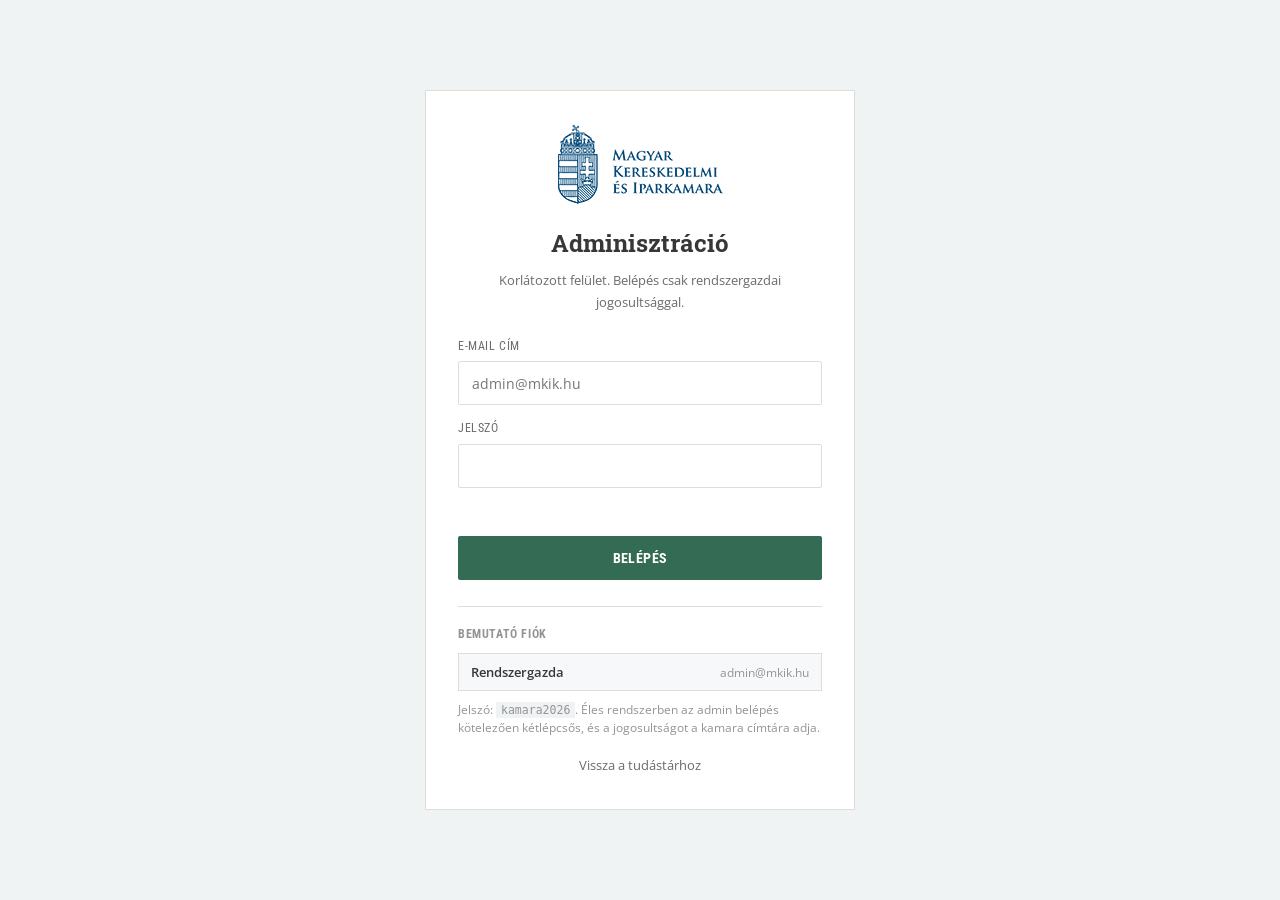
==== admin.html @ 760e78cb "WIP pillanatfelvétel átnézés előtt Co-Authored-By: Claude Opus 5 (1M context) <noreply@anthropic.com" ====
<!doctype html>
<html lang="hu" data-theme="light">
<head>
<meta charset="utf-8">
<meta name="viewport" content="width=device-width, initial-scale=1">
<title>Adminisztráció - Kamarai Tudástár</title>
<meta name="robots" content="noindex,nofollow">
<link rel="icon" href="assets/mkik-logo.png">
<link rel="preconnect" href="https://fonts.googleapis.com">
<link rel="preconnect" href="https://fonts.gstatic.com" crossorigin>
<link href="https://fonts.googleapis.com/css2?family=Open+Sans:wght@400;600;700&family=Roboto+Condensed:wght@400;700&family=Roboto+Slab:wght@400;700&display=swap" rel="stylesheet">
<link rel="stylesheet" href="https://cdnjs.cloudflare.com/ajax/libs/font-awesome/6.5.2/css/all.min.css">
<link rel="stylesheet" href="style.css">
<style>
.adminbar{background:var(--mkik-green); color:#fff}
[data-theme="dark"] .adminbar{background:#1B3B2E}
.adminbar .container{display:flex; align-items:center; gap:16px; height:56px}
.adminbar .mark{display:flex; align-items:center; gap:10px; font-family:var(--slab); font-weight:700}
.adminbar .mark i{opacity:.85}
.adminbar .tagx{font-family:var(--cond); font-size:.72rem; text-transform:uppercase; letter-spacing:.7px;
  background:rgba(255,255,255,.2); padding:3px 9px}
.adminbar a.back{margin-left:auto; color:#fff; font-family:var(--cond); font-size:.83rem; text-transform:uppercase}
.adminbar button.out{color:#fff; font-family:var(--cond); font-size:.83rem; text-transform:uppercase;
  border:1px solid rgba(255,255,255,.4); padding:6px 12px}
.adminnav{background:var(--surface); border-bottom:1px solid var(--line)}
.adminnav .container{display:flex; gap:2px; overflow-x:auto}
.adminnav a{font-family:var(--cond); text-transform:uppercase; font-size:.84rem; color:var(--ink-soft);
  padding:14px 15px; border-bottom:2px solid transparent; white-space:nowrap}
.adminnav a:hover{color:var(--mkik-green); text-decoration:none}
.adminnav a.on{color:var(--mkik-green); font-weight:700; border-bottom-color:var(--mkik-green)}
.apage{padding:26px 0 60px}
.ahead{display:flex; align-items:flex-end; gap:16px; margin-bottom:18px; flex-wrap:wrap}
.ahead h2{font-size:1.5rem}
.ahead p{margin:4px 0 0; color:var(--ink-soft); font-size:.83rem; max-width:70ch}
.ahead .btn{margin-left:auto}
.stats4{display:grid; grid-template-columns:repeat(4,1fr); gap:14px; margin-bottom:20px}
@media (max-width:820px){.stats4{grid-template-columns:1fr 1fr}}
.frm{display:grid; grid-template-columns:1fr 1fr; gap:14px 18px}
@media (max-width:700px){.frm{grid-template-columns:1fr}}
.frm label{display:block; font-family:var(--cond); text-transform:uppercase; font-size:.72rem;
  letter-spacing:.6px; color:var(--ink-soft); margin-bottom:5px}
.frm input,.frm select{width:100%; height:40px; padding:0 11px; border:1px solid var(--line);
  background:var(--bg); border-radius:2px}
.frm input:focus,.frm select:focus{outline:2px solid var(--mkik-green); outline-offset:-1px}
.frm .wide{grid-column:1 / -1}
.rowbtn{display:flex; gap:8px; align-items:center}
.iconbtn{border:1px solid var(--line); background:var(--surface); padding:5px 9px; font-size:.78rem; color:var(--ink-soft)}
.iconbtn:hover{border-color:var(--mkik-green); color:var(--mkik-green)}
.iconbtn.danger:hover{border-color:var(--mkik-red); color:var(--mkik-red)}
.drop{border:2px dashed var(--line); background:var(--bg-soft-2); padding:26px; text-align:center; margin-bottom:16px}
.drop.on{border-color:var(--mkik-green); background:rgba(93,180,124,.08)}
.drop i{font-size:1.5rem; color:var(--ink-faint); display:block; margin-bottom:9px}
.drop b{display:block; font-family:var(--slab); font-size:.95rem; margin-bottom:5px}
.drop span{font-size:.8rem; color:var(--ink-faint)}
.queue{margin-top:14px}
.qrow{display:flex; align-items:center; gap:12px; padding:10px 14px; border:1px solid var(--line);
  background:var(--surface); margin-bottom:6px; font-size:.83rem}
.qrow .nm{font-weight:600}
.qrow .st{margin-left:auto}
</style>
</head>
<body>

<div class="loginwrap" id="loginWrap">
  <div class="logincard">
    <img class="loginlogo" src="assets/mkik-logo.png" alt="Magyar Kereskedelmi és Iparkamara">
    <h1>Adminisztráció</h1>
    <p class="loginlead">Korlátozott felület. Belépés csak rendszergazdai jogosultsággal.</p>
    <form id="loginForm">
      <label for="lgEmail">E-mail cím</label>
      <input id="lgEmail" type="email" placeholder="admin@mkik.hu" autocomplete="username" required>
      <label for="lgPass">Jelszó</label>
      <input id="lgPass" type="password" autocomplete="current-password" required>
      <div class="lgerr" id="lgErr"></div>
      <button class="btn btn-primary btn-block" type="submit">Belépés</button>
    </form>
    <div class="logindemo">
      <b>Bemutató fiók</b>
      <button class="demorow" data-em="admin@mkik.hu"><span>Rendszergazda</span><em>admin@mkik.hu</em></button>
      <div class="lgnote">Jelszó: <code>kamara2026</code>. Éles rendszerben az admin belépés kötelezően kétlépcsős, és a jogosultságot a kamara címtára adja.</div>
    </div>
    <a class="lgadmin" href="index.html">Vissza a tudástárhoz</a>
  </div>
</div>

<div id="app" hidden>
  <div class="adminbar">
    <div class="container">
      <span class="mark"><i class="fa-solid fa-sliders"></i> Kamarai Tudástár</span>
      <span class="tagx">Adminisztráció</span>
      <a class="back" href="index.html"><i class="fa-solid fa-arrow-left"></i> Tudástár</a>
      <button class="out" id="logoutBtn">Kijelentkezés</button>
    </div>
  </div>

  <div class="adminnav">
    <div class="container">
      <a href="#" class="on" data-view="dash">Áttekintés</a>
      <a href="#" data-view="docs">Dokumentumok</a>
      <a href="#" data-view="chambers">Kamarák</a>
      <a href="#" data-view="users">Felhasználók</a>
      <a href="#" data-view="audit">Napló</a>
      <a href="#" data-view="settings">Beállítások</a>
    </div>
  </div>

  <div class="container apage">

    <section class="view active" id="v-dash">
      <div class="ahead"><div><h2>Áttekintés</h2>
        <p>A rendszer állapota minden kamarára kiterjedően. Az adminisztrátor minden kamara dokumentumállományához hozzáfér.</p></div></div>
      <div class="stats4">
        <div class="statcard"><div class="big" id="dChambers">0</div><div class="sub">kamara a rendszerben</div></div>
        <div class="statcard"><div class="big" id="dDocs">0</div><div class="sub">betöltött dokumentum</div></div>
        <div class="statcard"><div class="big" id="dChunks">0</div><div class="sub">indexelt szövegrész</div></div>
        <div class="statcard"><div class="big" id="dGap">0%</div><div class="sub">fedezet nélküli kérdés</div></div>
      </div>
      <div class="ahead"><div><h2 style="font-size:1.19rem">Szabályozási hiányok</h2>
        <p>A leggyakoribb megválaszolatlan kérdések. Ez a lista mutatja meg, hol érdemes a belső szabályozást kiegészíteni.</p></div></div>
      <div class="tablewrap" id="dGaps"></div>
    </section>

    <section class="view" id="v-docs">
      <div class="ahead"><div><h2>Dokumentumok</h2>
        <p>Feltöltés, kamarához rendelés, hozzáférési kör és verziózás. A dokumentumállomány cseréje nem igényel fejlesztői közreműködést.</p></div></div>
      <div class="drop" id="drop">
        <i class="fa-solid fa-cloud-arrow-up"></i>
        <b>Szabályzat feltöltése</b>
        <span>Húzd ide a PDF-et, vagy kattints a tallózáshoz. A feltöltött fájl indexelési sorba kerül.</span>
        <input type="file" id="file" accept="application/pdf" multiple hidden>
      </div>
      <div class="queue" id="queue"></div>
      <div class="tablewrap" id="aDocs"></div>
    </section>

    <section class="view" id="v-chambers">
      <div class="ahead"><div><h2>Kamarák</h2>
        <p>Mind a 24 kamara külön dokumentumállománnyal és külön hozzáféréssel. Egy kamara kikapcsolása azonnal elzárja a saját anyagát.</p></div></div>
      <div class="tablewrap" id="aChambers"></div>
    </section>

    <section class="view" id="v-users">
      <div class="ahead"><div><h2>Felhasználók</h2>
        <p>Szerepkör és hozzáférési kör kamaránként. A körön kívüli dokumentum tartalma nem jelenik meg, és válasz sem hivatkozhat rá.</p></div></div>
      <div class="tablewrap" id="aUsers"></div>
      <div class="note">Éles rendszerben a felhasználókat a kamara SSO-címtára hitelesíti; itt a szerepkör- és jogosultság-hozzárendelés kezelhető.</div>
    </section>

    <section class="view" id="v-audit">
      <div class="ahead"><div><h2>Napló</h2>
        <p>Teljes lekérdezési előzmény minden munkatársra. Visszakereshető, ki mikor milyen forrásra hivatkozva adott ki választ a kamara nevében.</p></div>
        <button class="btn btn-ghost" id="aExport"><i class="fa-solid fa-download"></i> CSV export</button></div>
      <div class="logfilter">
        <label for="aWho">Munkatárs</label>
        <select id="aWho"></select>
        <label for="aWhat">Eredmény</label>
        <select id="aWhat"><option value="">mind</option><option value="ok">megválaszolva</option><option value="nocov">nincs fedezet</option></select>
        <input id="aSearch" type="search" placeholder="Keresés a kérdésekben">
        <button class="btn btn-ghost" id="aClear"><i class="fa-regular fa-trash-can"></i> Napló ürítése</button>
      </div>
      <div class="tablewrap" id="aAudit"></div>
    </section>

    <section class="view" id="v-settings">
      <div class="ahead"><div><h2>Beállítások</h2>
        <p>A fedezet-küszöb dönti el, mikor válaszol a rendszer és mikor mondja azt, hogy nincs fedezet. Szigorúbb küszöb kevesebb, de biztosabb választ ad.</p></div></div>
      <div class="calc" style="margin-bottom:16px">
        <div class="calcfield"><label for="sScore">Fedezet-küszöb (pontszám)</label><input id="sScore" type="number" step="0.1" min="0"></div>
        <div class="calcfield"><label for="sCov">Elvárt szó-lefedettség (0-1)</label><input id="sCov" type="number" step="0.05" min="0" max="1"></div>
        <div class="calcfield"><label for="sTerms">Minimális érdemi szó a kérdésben</label><input id="sTerms" type="number" step="1" min="1"></div>
      </div>
      <div class="ahead"><div><h2 style="font-size:1.19rem">Csatlakozási pontok</h2>
        <p>A megfogalmazó réteg és a hangasszisztens itt köthető be. Üresen hagyva a rendszer idézetes módban fut, nyelvi modell nélkül, nulla kérdésenkénti költséggel.</p></div></div>
      <div class="calc">
        <div class="frm">
          <div class="wide"><label for="sLlm">Nyelvi modell végpont (LLM_ENDPOINT)</label><input id="sLlm" type="url" placeholder="https://..."></div>
          <div class="wide"><label for="sVoice">Hangasszisztens végpont (VOICE_ENDPOINT)</label><input id="sVoice" type="url" placeholder="https://..."></div>
        </div>
        <div class="rowbtn" style="margin-top:16px">
          <button class="btn btn-primary" id="sSave">Mentés</button>
          <button class="btn btn-ghost" id="sReset">Alaphelyzet</button>
        </div>
      </div>
      <div class="note">Adatkezelés: a rendszer a kérdést, a szerepkört és a kiadott forrást naplózza. Személyes adat a dokumentumokból nem kerül a naplóba. A napló a kamara saját tárhelyén marad, harmadik félhez nem kerül, és nem használható modell tanítására.</div>
    </section>

  </div>
</div>

<div class="toast" id="toast"></div>

<script src="common.js"></script>
<script src="data/kb.js"></script>
<script src="admin.js"></script>
</body>
</html>
---- style.css ----
/* ============================================================================
   Kamarai Tudástár - megjelenés
   A világos séma a mkik.hu-n élőben mért arculati értékeire épül
   (computed style, 2026.08.28, /tortenet aloldal).
   ============================================================================ */
:root{
  --mkik-green:#346B54; --mkik-green-dark:#2B5847; --mkik-footer:#367F5C;
  --mkik-cta:#5DB47C; --mkik-red:#C63F3F; --ok:#1F7A4D;
  --ink:#373737; --ink-soft:#6B6B6B; --ink-faint:#949494;
  --link:#337AB7;
  --bg:#FFFFFF; --surface:#FFFFFF; --bg-soft:#F0F3F4; --bg-soft-2:#F7F8F9;
  --line:#E0DDD6; --line-soft:#F2F3F3;
  --mark:#FBF0CE; --shadow:0 1px 2px rgba(16,35,44,.05);
  --cat-1:#1F7892; --cat-2:#268356; --cat-3:#A55B10;
  --cat-4:#974B8A; --cat-5:#845927; --cat-6:#C63F3F;
  --logo-filter:none;
  --container:1170px;
  --slab:"Roboto Slab",Georgia,serif;
  --cond:"Roboto Condensed","Arial Narrow",Arial,sans-serif;
  --sans:"Open Sans","Helvetica Neue",Helvetica,Arial,sans-serif;
}
[data-theme="dark"]{
  --mkik-green:#5FA588; --mkik-green-dark:#4E9276; --mkik-footer:#204436;
  --mkik-cta:#5DB47C; --mkik-red:#E07A7A; --ok:#5FC08D;
  --ink:#E3E8E9; --ink-soft:#A9B6B9; --ink-faint:#7E8C90;
  --link:#7FB4E0;
  --bg:#131A1D; --surface:#1A2327; --bg-soft:#1E282C; --bg-soft-2:#182125;
  --line:#2C3A40; --line-soft:#222D32;
  --mark:#4A4020; --shadow:0 1px 2px rgba(0,0,0,.3);
  --cat-1:#1B657A; --cat-2:#1F6D48; --cat-3:#8A4C0E;
  --cat-4:#7D3E74; --cat-5:#6E4A21; --cat-6:#A33636;
  --logo-filter:brightness(0) invert(1);
}

*{box-sizing:border-box}
html{font-size:16px}
html,body{margin:0;padding:0}
body{background:var(--bg); color:var(--ink); font-family:var(--sans);
  font-size:.875rem; line-height:1.6; -webkit-font-smoothing:antialiased}
img{max-width:100%}
a{color:var(--link); text-decoration:none}
a:hover{text-decoration:underline}
button,input,select,textarea{font-family:inherit; font-size:inherit; color:inherit}
button{cursor:pointer; border:0; background:none}
h1,h2,h3,h4{font-family:var(--slab); font-weight:700; margin:0}
.container{max-width:var(--container); margin:0 auto; padding:0 15px}
.sr-only{position:absolute;width:1px;height:1px;padding:0;margin:-1px;overflow:hidden;clip:rect(0,0,0,0);white-space:nowrap;border:0}
[hidden]{display:none !important}

/* ---------------------------------------------------------------- bejelentkezés */
.loginwrap{min-height:100vh; display:flex; align-items:center; justify-content:center;
  padding:30px 16px; background:var(--bg-soft)}
.logincard{width:100%; max-width:430px; background:var(--surface); border:1px solid var(--line); padding:34px 32px}
.loginlogo{width:165px; height:79px; display:block; margin:0 auto 20px; filter:var(--logo-filter)}
.logincard h1{font-size:1.5rem; text-align:center; color:var(--ink)}
.loginlead{text-align:center; color:var(--ink-soft); font-size:.83rem; margin:8px 0 24px}
.logincard label{display:block; font-family:var(--cond); text-transform:uppercase; font-size:.72rem;
  letter-spacing:.6px; color:var(--ink-soft); margin:14px 0 6px}
.logincard input{width:100%; height:44px; padding:0 13px; border:1px solid var(--line);
  background:var(--bg); border-radius:2px}
.logincard input:focus{outline:2px solid var(--mkik-green); outline-offset:-1px}
.btn-block{width:100%; margin-top:20px}
.lgerr{color:var(--mkik-red); font-size:.8rem; min-height:18px; margin-top:10px}
.logindemo{margin-top:26px; border-top:1px solid var(--line); padding-top:18px}
.logindemo>b{display:block; font-family:var(--cond); text-transform:uppercase; font-size:.72rem;
  letter-spacing:.6px; color:var(--ink-faint); margin-bottom:10px}
.demorow{display:flex; width:100%; align-items:baseline; gap:9px; padding:9px 12px;
  border:1px solid var(--line); background:var(--bg-soft-2); margin-bottom:6px; text-align:left}
.demorow:hover{border-color:var(--mkik-green)}
.demorow span{font-weight:600; font-size:.83rem}
.demorow em{font-style:normal; color:var(--ink-faint); font-size:.75rem; margin-left:auto}
.lgnote{font-size:.72rem; color:var(--ink-faint); margin-top:10px; line-height:1.5}
.lgnote code{background:var(--bg-soft); padding:1px 5px; font-size:.72rem}
.lgadmin{display:block; text-align:center; margin-top:18px; font-size:.8rem; color:var(--ink-soft)}

/* ---------------------------------------------------------------- fejléc */
header{background:var(--surface); border-bottom:1px solid var(--line-soft)}
.top-bar{display:flex; align-items:center; gap:22px; padding:20px 0 14px}
.logo{flex:0 0 165px; display:block}
.logo img{width:165px; height:79px; display:block; filter:var(--logo-filter)}
.brandline{border-left:1px solid var(--line); padding-left:20px; line-height:1.35}
.brandline b{display:block; font-family:var(--slab); font-size:1.05rem; color:var(--mkik-green)}
.brandline span{font-size:.75rem; color:var(--ink-faint)}
.top-tools{margin-left:auto; display:flex; align-items:center; gap:12px}
.tool-btn{color:var(--ink-soft); font-size:.95rem; line-height:1; padding:7px 8px; border-radius:2px}
.tool-btn:hover{color:var(--mkik-green); background:var(--bg-soft)}
.tool-btn.aa{font-family:var(--slab); font-weight:700; font-size:1.05rem}
.tool-sep{width:1px; height:24px; background:var(--line)}
.lang-pill{background:var(--mkik-cta); color:#fff; font-weight:600; padding:7px 13px;
  border-radius:2px; font-size:.8rem; letter-spacing:.4px}
.lang-pill:hover{background:var(--mkik-green)}
.user-chip{display:flex; align-items:center; gap:9px; padding:5px 10px 5px 5px; border:1px solid transparent; border-radius:2px}
.user-chip:hover{border-color:var(--line); background:var(--bg-soft)}
.user-chip .av{width:34px; height:34px; border-radius:50%; background:var(--mkik-green); color:#fff;
  display:flex; align-items:center; justify-content:center; font-family:var(--cond);
  font-weight:700; font-size:.8rem; letter-spacing:.4px; flex:0 0 34px}
.user-chip .who{line-height:1.25; text-align:left}
.user-chip .who b{display:block; font-size:.8rem; font-weight:600; color:var(--ink)}
.user-chip .who span{font-size:.72rem; color:var(--ink-faint)}
.user-chip .fa-chevron-down{font-size:.65rem; color:var(--ink-faint)}

.mainmenu{display:flex; justify-content:flex-end; flex-wrap:wrap; padding-bottom:12px}
.mainmenu a{font-family:var(--cond); font-size:.875rem; text-transform:uppercase; color:var(--ink);
  padding:7px 13px; letter-spacing:.2px; white-space:nowrap; border-bottom:2px solid transparent}
.mainmenu a:hover{color:var(--mkik-green); text-decoration:none}
.mainmenu a.active{color:var(--mkik-green); font-weight:700; border-bottom-color:var(--mkik-green)}
.mainmenu .div{width:1px; background:var(--line); margin:7px 5px}

/* ---------------------------------------------------------------- aloldal-fej */
.pagehead{padding:30px 0 0}
.pagehead .inner{max-width:750px; margin-left:auto}
.pagehead h1{font-size:1.875rem; color:var(--ink); letter-spacing:-.2px}
.crumbs{margin-top:6px; font-family:var(--cond); font-size:.78rem; color:var(--mkik-green)}
.crumbs a{color:var(--mkik-green)}
.crumbs .sep{color:var(--line); margin:0 7px}
.pagehead hr{border:0; border-top:1px solid var(--line-soft); margin:24px 0 0}

/* ---------------------------------------------------------------- törzs */
.body-row{display:flex; gap:30px; align-items:flex-start; padding:28px 0 50px}
.sidebar{flex:0 0 360px}
.content{flex:1; min-width:0}
@media (max-width:900px){
  .body-row{flex-direction:column; gap:26px; align-items:stretch}
  .sidebar{flex:none; width:100%}
  .content{width:100%}
  .pagehead .inner{max-width:none; margin-left:0}
  .top-bar{flex-wrap:wrap; gap:14px}
  .brandline{display:none}
  .mainmenu{justify-content:flex-start}
}
@media (max-width:560px){
  .logo{flex:0 0 132px} .logo img{width:132px; height:63px}
  .user-chip .who{display:none}
  .tool-sep{display:none}
  .mainmenu a{padding:6px 9px; font-size:.8rem}
  .pagehead h1{font-size:1.4rem}
}

/* oldalsáv */
.acc{margin-bottom:24px}
.acc-item + .acc-item{margin-top:2px}
.acc-head{width:100%; display:flex; align-items:center; gap:11px; padding:14px 17px; color:#fff;
  text-align:left; font-family:var(--slab); font-weight:700; font-size:1rem; line-height:1.25}
.acc-item:nth-child(1) .acc-head{background:var(--cat-1)}
.acc-item:nth-child(2) .acc-head{background:var(--cat-2)}
.acc-item:nth-child(3) .acc-head{background:var(--cat-3)}
.acc-item:nth-child(4) .acc-head{background:var(--cat-4)}
.acc-item:nth-child(5) .acc-head{background:var(--cat-5)}
.acc-item:nth-child(6) .acc-head{background:var(--cat-6)}
.acc-head .badge{font-family:var(--cond); font-size:.72rem; font-weight:700;
  background:rgba(255,255,255,.26); padding:1px 8px; margin-left:auto}
.acc-head .fa-chevron-down{font-size:.78rem; margin-left:10px; transition:transform .18s ease}
.acc-item.open .acc-head .fa-chevron-down{transform:rotate(180deg)}
.acc-head .lock{font-size:.7rem; opacity:.85}
.acc-body{display:none; border:1px solid var(--line); border-top:0; padding:11px 17px 13px; background:var(--surface)}
.acc-item.open .acc-body{display:block}
.acc-body ul{list-style:none; margin:0; padding:0}
.acc-body li{padding:5px 0; font-size:.81rem; color:var(--ink-soft); display:flex; gap:9px}
.acc-body li .cnt{margin-left:auto; color:var(--ink-faint); font-size:.75rem}

.widget{margin-bottom:24px}
.widget-title{font-family:var(--slab); font-weight:700; font-size:1.19rem; text-transform:uppercase;
  color:var(--ink-soft); text-align:center; letter-spacing:.5px; margin-bottom:13px}
.widget-box{background:var(--bg-soft); border:1px solid var(--line); padding:15px 17px}
.chamber-select,.logfilter select,.logfilter input{height:38px; padding:0 10px; border:1px solid var(--line);
  background:var(--surface); border-radius:2px; font-size:.81rem; color:var(--ink)}
.chamber-select{width:100%}
.chamber-select:focus,.logfilter select:focus,.logfilter input:focus{outline:2px solid var(--mkik-green); outline-offset:-1px}
.chamber-full{margin-top:8px; font-size:.75rem; line-height:1.45; color:var(--ink-soft)}
.stat-row{display:flex; justify-content:space-between; gap:12px; padding:7px 0; font-size:.81rem;
  border-bottom:1px solid var(--line-soft)}
.stat-row:first-of-type{margin-top:10px}
.stat-row:last-child{border-bottom:0}
.stat-row span{color:var(--ink-soft)}
.stat-row b{font-weight:600; font-variant-numeric:tabular-nums}
.pending{color:var(--ink-faint); font-style:italic; font-weight:400}

/* ---------------------------------------------------------------- kérdező sáv */
.view{display:none}
.view.active{display:block}
.lead{font-size:.94rem; color:var(--ink-soft); margin:0 0 20px; max-width:65ch}

.askhero{border:1px solid var(--line); border-top:3px solid var(--mkik-green);
  background:var(--bg-soft-2); padding:22px 22px 18px; box-shadow:var(--shadow)}
.askfield{display:flex; align-items:center; gap:0; border:1px solid var(--line);
  background:var(--surface); border-radius:2px}
.askfield:focus-within{border-color:var(--mkik-green); box-shadow:0 0 0 3px rgba(93,180,124,.16)}
.askfield .fa-magnifying-glass{padding:0 4px 0 18px; color:var(--ink-faint); font-size:1rem}
.askfield input{flex:1; height:60px; padding:0 14px; border:0; background:transparent; font-size:1.06rem}
.askfield input:focus{outline:none}
.askfield .btn{height:44px; margin-right:8px}
.hint{margin-top:13px; display:flex; gap:7px; flex-wrap:wrap; align-items:center}
.hint em{font-style:normal; color:var(--ink-faint); font-size:.75rem; margin-right:2px}
.chip{border:1px solid var(--line); background:var(--surface); border-radius:2px;
  padding:6px 11px; font-size:.78rem; color:var(--ink-soft)}
.chip:hover{border-color:var(--mkik-green); color:var(--mkik-green)}
.chip.risk{border-color:#E4C4C4; color:var(--mkik-red); background:var(--surface)}
[data-theme="dark"] .chip.risk{border-color:#5A3232}

.btn{display:inline-flex; align-items:center; justify-content:center; gap:8px; height:44px;
  padding:0 22px; border-radius:2px; font-family:var(--cond); font-weight:700;
  text-transform:uppercase; font-size:.875rem; letter-spacing:.4px}
.btn-primary{background:var(--mkik-green); color:#fff}
.btn-primary:hover{background:var(--mkik-green-dark); text-decoration:none}
.btn-primary:active{transform:translateY(1px)}
.btn-ghost{border:1px solid var(--line); color:var(--mkik-green); background:var(--surface); height:38px; padding:0 15px; font-size:.8rem}
.btn-ghost:hover{border-color:var(--mkik-green); text-decoration:none}
.btn[disabled]{opacity:.45; cursor:not-allowed}

/* ---------------------------------------------------------------- válasz */
.ansbox{border:1px solid var(--line); background:var(--surface); margin-top:20px}
.verdict{display:flex; align-items:center; gap:9px; padding:11px 18px; border-bottom:1px solid var(--line);
  font-family:var(--cond); font-size:.8rem; font-weight:700; text-transform:uppercase; letter-spacing:.6px}
.verdict.ok{color:var(--ok); background:rgba(93,180,124,.1)}
.verdict.no{color:var(--mkik-red); background:rgba(198,63,63,.08)}
.verdict .dot{width:8px; height:8px; border-radius:50%; background:currentColor; flex:0 0 8px}
.ansbody{padding:6px 18px 16px}
.claim{padding:15px 0; border-bottom:1px dashed var(--line)}
.claim:last-of-type{border-bottom:0}
.leadctx{font-size:.78rem; color:var(--ink-faint); margin-bottom:6px; padding-left:14px; border-left:3px solid var(--line)}
.quote{border-left:3px solid var(--mkik-cta); padding:3px 0 3px 14px; font-size:.94rem; line-height:1.62; color:var(--ink)}
.quote mark{background:var(--mark); color:inherit; padding:0 1px}
.srcline{margin-top:11px; display:flex; align-items:center; gap:12px; flex-wrap:wrap}
.srcbtn{display:inline-flex; align-items:center; gap:8px; border:1px solid var(--line); background:var(--bg-soft-2);
  border-radius:2px; padding:7px 12px; font-size:.81rem; color:var(--mkik-green); font-weight:600; text-align:left}
.srcbtn:hover{border-color:var(--mkik-green); background:var(--surface)}
.srcbtn .pg{color:var(--ink-faint); font-weight:400}
.meta{font-size:.72rem; color:var(--ink-faint)}
.costline{margin-top:14px; padding-top:12px; border-top:1px solid var(--line-soft); font-size:.78rem; color:var(--ink-soft)}
.costline .conf{float:right; color:var(--ink-faint)}
.nocov-lead{margin:14px 0 12px; font-size:.9rem}
.nocov-why{background:var(--bg-soft); border-left:3px solid var(--mkik-red); padding:12px 15px; font-size:.83rem; color:var(--ink-soft)}

.state{border:1px solid var(--line); background:var(--surface); padding:42px 30px; text-align:center; margin-top:18px}
.state .ico{font-size:1.6rem; color:var(--line); margin-bottom:13px}
.state h4{font-family:var(--slab); font-size:1.06rem; color:var(--ink-soft); margin-bottom:8px}
.state p{margin:0 auto; max-width:52ch; font-size:.83rem; color:var(--ink-faint)}
.skel{height:12px; background:linear-gradient(90deg,var(--line-soft) 25%,var(--bg-soft) 37%,var(--line-soft) 63%);
  background-size:400% 100%; animation:sh 1.3s ease infinite}
@keyframes sh{0%{background-position:100% 50%}100%{background-position:0 50%}}
.skel + .skel{margin-top:9px}
.skel.w80{width:80%} .skel.w60{width:60%}
.note{border-left:3px solid var(--mkik-cta); background:var(--bg-soft); padding:13px 16px;
  font-size:.83rem; color:var(--ink-soft); margin-top:18px}

/* ---------------------------------------------------------------- táblázatok */
.tablewrap{border:1px solid var(--line); background:var(--surface); overflow-x:auto}
table{width:100%; border-collapse:collapse; font-size:.83rem}
th{text-align:left; font-family:var(--cond); font-size:.72rem; text-transform:uppercase; letter-spacing:.5px;
  color:var(--ink-soft); font-weight:700; padding:11px 14px; border-bottom:1px solid var(--line);
  white-space:nowrap; background:var(--bg-soft-2)}
td{padding:11px 14px; border-bottom:1px solid var(--line-soft); vertical-align:top}
tr:last-child td{border-bottom:0}
th.num,td.num{text-align:right; font-variant-numeric:tabular-nums; white-space:nowrap}
.sub2{display:block; font-size:.72rem; color:var(--ink-faint)}
.muted{color:var(--ink-faint)}
.tag{display:inline-block; font-size:.69rem; font-weight:700; font-family:var(--cond); text-transform:uppercase;
  letter-spacing:.4px; padding:3px 8px; white-space:nowrap}
.t-ok{background:rgba(93,180,124,.16); color:var(--ok)}
.t-no{background:rgba(198,63,63,.13); color:var(--mkik-red)}

.stats{display:grid; grid-template-columns:repeat(3,1fr); gap:14px; margin-bottom:18px}
@media (max-width:700px){.stats{grid-template-columns:1fr}}
.statcard{border:1px solid var(--line); background:var(--surface); padding:16px 18px}
.statcard .big{font-family:var(--slab); font-weight:700; font-size:1.6rem; color:var(--mkik-green); font-variant-numeric:tabular-nums}
.statcard .sub{font-size:.75rem; color:var(--ink-faint); margin-top:3px}

.logfilter{display:flex; align-items:center; gap:10px; flex-wrap:wrap; margin-bottom:14px}
.logfilter label{font-family:var(--cond); text-transform:uppercase; font-size:.72rem; letter-spacing:.5px; color:var(--ink-faint)}
.logfilter input{flex:1; min-width:170px}

.calc{border:1px solid var(--line); background:var(--surface); padding:18px}
.calcfield{display:flex; align-items:center; gap:12px; padding:9px 0; border-bottom:1px solid var(--line-soft)}
.calcfield:last-child{border-bottom:0}
.calcfield label{flex:1; font-size:.83rem; color:var(--ink-soft)}
.calcfield input{width:110px; height:34px; padding:0 10px; border:1px solid var(--line);
  background:var(--bg); text-align:right; font-variant-numeric:tabular-nums}
.calcfield input:focus{outline:2px solid var(--mkik-green); outline-offset:-1px}
.calcout{margin-top:16px; border-top:2px solid var(--line); padding-top:12px}
.calcout .row2{display:flex; justify-content:space-between; padding:6px 0; font-size:.83rem}
.calcout .row2 b{font-variant-numeric:tabular-nums}
.calcout .row2.total{border-top:1px solid var(--line); margin-top:6px; padding-top:10px; font-size:.94rem}
.calcout .row2.total b{color:var(--mkik-green); font-family:var(--slab)}

/* ---------------------------------------------------------------- fiók */
.acct-head{display:flex; align-items:center; gap:16px; border:1px solid var(--line);
  background:var(--surface); padding:20px 22px; margin-bottom:16px}
.acct-head .av{width:56px; height:56px; border-radius:50%; background:var(--mkik-green); color:#fff;
  display:flex; align-items:center; justify-content:center; font-family:var(--cond);
  font-weight:700; font-size:1.19rem; flex:0 0 56px}
.acct-head h3{font-size:1.19rem}
.acct-sub{font-size:.81rem; color:var(--ink-faint)}
.acct-head .btn{margin-left:auto}
.acct-grid{display:grid; grid-template-columns:1fr 1fr; gap:16px}
@media (max-width:760px){.acct-grid{grid-template-columns:1fr}}
.acct-card{border:1px solid var(--line); background:var(--surface); padding:18px 20px}
.acct-card h4{font-size:.94rem; color:var(--mkik-green); margin-bottom:12px}
.kv{display:flex; justify-content:space-between; align-items:center; gap:12px;
  padding:8px 0; border-bottom:1px solid var(--line-soft); font-size:.83rem}
.kv:last-of-type{border-bottom:0}
.kv span{color:var(--ink-soft)}
.kv b{font-weight:600; text-align:right}
.acct-note{font-size:.75rem; color:var(--ink-faint); margin:12px 0 0; line-height:1.5}
.acct-card .btn-ghost{margin-top:14px}
.circle{display:flex; align-items:center; gap:9px; padding:7px 0; font-size:.83rem; border-bottom:1px solid var(--line-soft)}
.circle:last-child{border-bottom:0}
.circle i{width:16px; text-align:center}
.circle .yes{color:var(--ok)} .circle .no{color:var(--ink-faint)}
.seg{display:inline-flex; border:1px solid var(--line)}
.seg button{padding:6px 12px; font-size:.78rem; color:var(--ink-soft); background:var(--bg-soft-2)}
.seg button + button{border-left:1px solid var(--line)}
.seg button.on{background:var(--mkik-green); color:#fff; font-weight:600}

/* ---------------------------------------------------------------- forrásnézet */
.ov{position:fixed; inset:0; background:rgba(10,20,24,.55); display:none;
  align-items:center; justify-content:center; padding:24px; z-index:50}
.ov.on{display:flex}
.sheet{background:var(--surface); width:min(860px,100%); max-height:86vh; display:flex;
  flex-direction:column; overflow:hidden; box-shadow:0 22px 60px rgba(0,0,0,.35)}
.sheet header{padding:15px 20px; border-bottom:1px solid var(--line); display:flex;
  align-items:flex-start; gap:14px; background:var(--bg-soft-2)}
.sheet header h4{font-size:1rem}
.sheet header .m{font-size:.75rem; color:var(--ink-faint); margin-top:4px}
.sheet header .x{margin-left:auto; font-size:1.5rem; line-height:1; color:var(--ink-faint); padding:0 4px}
.sheet .body{padding:20px; overflow:auto; background:var(--bg-soft-2)}
.pagebox{background:var(--surface); border:1px solid var(--line); padding:22px 24px; font-size:.875rem; line-height:1.72}
.pagebox .hit{background:var(--mark); box-shadow:-3px 0 0 var(--mkik-cta); padding:2px 0 2px 8px}
.pagerest{margin-top:16px; padding-top:14px; border-top:1px solid var(--line-soft); color:var(--ink-soft)}

/* ---------------------------------------------------------------- lábléc */
footer{background:var(--mkik-footer); color:#fff; padding:26px 0 27px; margin-top:10px}
footer .row{display:flex; gap:30px; align-items:flex-start; flex-wrap:wrap}
footer .left{flex:0 0 300px}
footer .logo-white img{width:165px; height:79px; filter:grayscale(1) brightness(100)}
footer .copyright{margin-top:10px; font-size:.75rem; color:#fff}
footer .right{flex:1; display:flex; justify-content:flex-end}
footer ul{list-style:none; margin:0; padding:0; text-align:right}
footer li{margin-bottom:7px}
footer li a{color:#fff; font-family:var(--cond); font-size:.84rem}
@media (max-width:900px){
  footer .row{flex-direction:column}
  footer .right{justify-content:flex-start}
  footer ul{text-align:left}
}

.toast{position:fixed; left:50%; bottom:26px; transform:translateX(-50%) translateY(70px);
  background:var(--mkik-green); color:#fff; padding:11px 18px; font-size:.83rem;
  box-shadow:0 10px 30px rgba(0,0,0,.3); opacity:0; transition:.25s; z-index:60}
.toast.on{opacity:1; transform:translateX(-50%) translateY(0)}
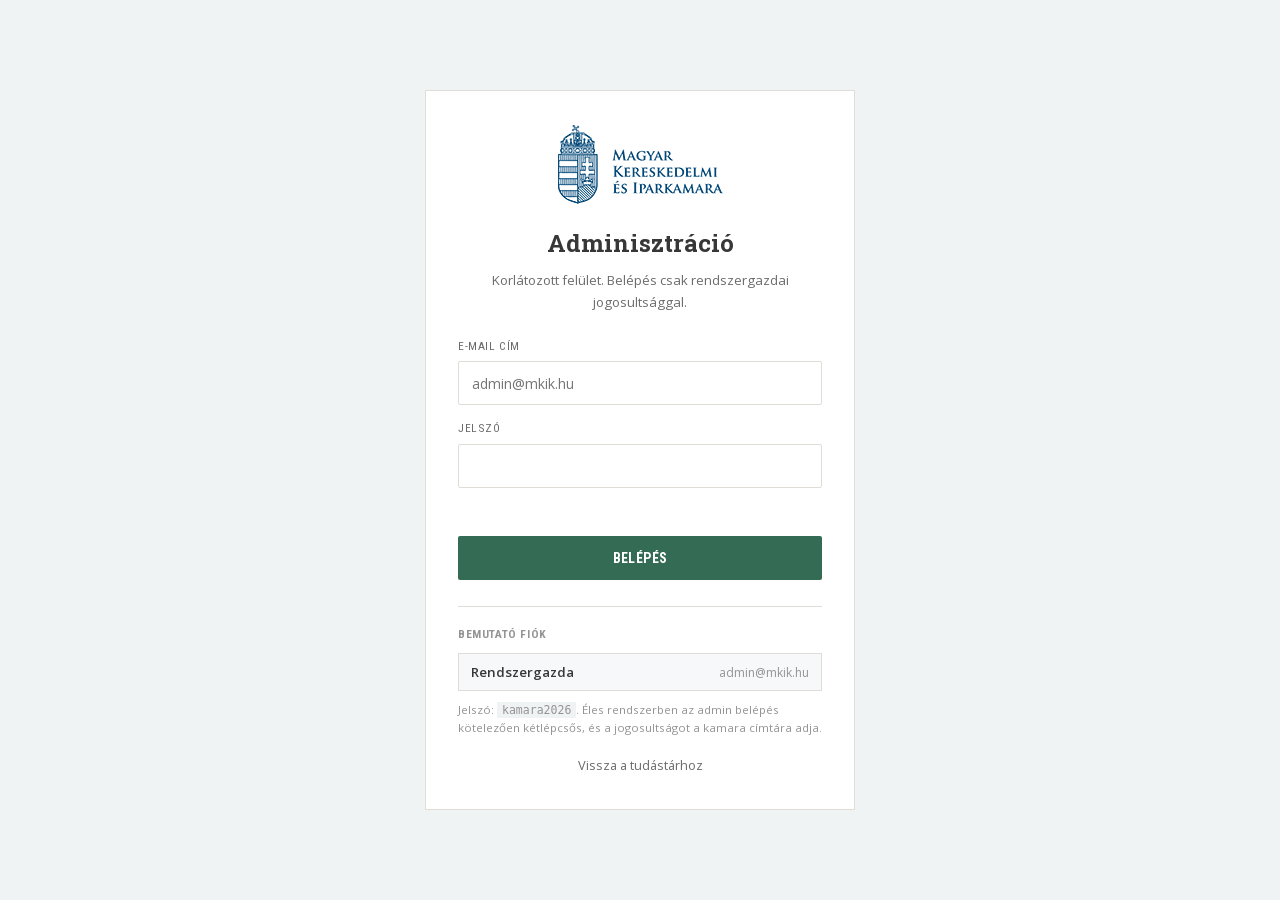
==== commit 6420dad6: "WIP pillanatfelvétel push előtt: enhance-réteg, backend.js, lokális FontAwesome + fontok" ====
--- a/admin.html
+++ b/admin.html
@@ -6,11 +6,10 @@
 <title>Adminisztráció - Kamarai Tudástár</title>
 <meta name="robots" content="noindex,nofollow">
 <link rel="icon" href="assets/mkik-logo.png">
-<link rel="preconnect" href="https://fonts.googleapis.com">
-<link rel="preconnect" href="https://fonts.gstatic.com" crossorigin>
-<link href="https://fonts.googleapis.com/css2?family=Open+Sans:wght@400;600;700&family=Roboto+Condensed:wght@400;700&family=Roboto+Slab:wght@400;700&display=swap" rel="stylesheet">
-<link rel="stylesheet" href="https://cdnjs.cloudflare.com/ajax/libs/font-awesome/6.5.2/css/all.min.css">
+<link rel="stylesheet" href="assets/fonts/fonts.css">
+<link rel="stylesheet" href="assets/fa/all.min.css">
 <link rel="stylesheet" href="style.css">
+<link rel="stylesheet" href="enhance.css">
 <style>
 .adminbar{background:var(--mkik-green); color:#fff}
 [data-theme="dark"] .adminbar{background:#1B3B2E}
@@ -57,6 +56,8 @@
   background:var(--surface); margin-bottom:6px; font-size:.83rem}
 .qrow .nm{font-weight:600}
 .qrow .st{margin-left:auto}
+.minisel{height:32px; padding:0 7px; border:1px solid var(--line); background:var(--bg); font-size:.78rem; max-width:190px}
+.minisel:focus{outline:2px solid var(--mkik-green); outline-offset:-1px}
 </style>
 </head>
 <body>
@@ -191,6 +192,8 @@
 
 <script src="common.js"></script>
 <script src="data/kb.js"></script>
+<script src="backend.js"></script>
 <script src="admin.js"></script>
+<script src="admin-enhance.js"></script>
 </body>
 </html>
--- a/assets/fonts/fonts.css
+++ b/assets/fonts/fonts.css
@@ -0,0 +1,552 @@
+/* cyrillic-ext */
+@font-face {
+  font-family: 'Open Sans';
+  font-style: normal;
+  font-weight: 400;
+  font-stretch: 100%;
+  font-display: swap;
+  src: url(opensans-memvYaGs126MiZpBA-UvWbX2vVnXBbObj2OVTSKmu0SC55K5gw.woff2) format('woff2');
+  unicode-range: U+0460-052F, U+1C80-1C8A, U+20B4, U+2DE0-2DFF, U+A640-A69F, U+FE2E-FE2F;
+}
+/* cyrillic */
+@font-face {
+  font-family: 'Open Sans';
+  font-style: normal;
+  font-weight: 400;
+  font-stretch: 100%;
+  font-display: swap;
+  src: url(opensans-memvYaGs126MiZpBA-UvWbX2vVnXBbObj2OVTSumu0SC55K5gw.woff2) format('woff2');
+  unicode-range: U+0301, U+0400-045F, U+0490-0491, U+04B0-04B1, U+2116;
+}
+/* greek-ext */
+@font-face {
+  font-family: 'Open Sans';
+  font-style: normal;
+  font-weight: 400;
+  font-stretch: 100%;
+  font-display: swap;
+  src: url(opensans-memvYaGs126MiZpBA-UvWbX2vVnXBbObj2OVTSOmu0SC55K5gw.woff2) format('woff2');
+  unicode-range: U+1F00-1FFF;
+}
+/* greek */
+@font-face {
+  font-family: 'Open Sans';
+  font-style: normal;
+  font-weight: 400;
+  font-stretch: 100%;
+  font-display: swap;
+  src: url(opensans-memvYaGs126MiZpBA-UvWbX2vVnXBbObj2OVTSymu0SC55K5gw.woff2) format('woff2');
+  unicode-range: U+0370-0377, U+037A-037F, U+0384-038A, U+038C, U+038E-03A1, U+03A3-03FF;
+}
+/* hebrew */
+@font-face {
+  font-family: 'Open Sans';
+  font-style: normal;
+  font-weight: 400;
+  font-stretch: 100%;
+  font-display: swap;
+  src: url(opensans-memvYaGs126MiZpBA-UvWbX2vVnXBbObj2OVTS2mu0SC55K5gw.woff2) format('woff2');
+  unicode-range: U+0307-0308, U+0590-05FF, U+200C-2010, U+20AA, U+25CC, U+FB1D-FB4F;
+}
+/* math */
+@font-face {
+  font-family: 'Open Sans';
+  font-style: normal;
+  font-weight: 400;
+  font-stretch: 100%;
+  font-display: swap;
+  src: url(opensans-memvYaGs126MiZpBA-UvWbX2vVnXBbObj2OVTVOmu0SC55K5gw.woff2) format('woff2');
+  unicode-range: U+0302-0303, U+0305, U+0307-0308, U+0310, U+0312, U+0315, U+031A, U+0326-0327, U+032C, U+032F-0330, U+0332-0333, U+0338, U+033A, U+0346, U+034D, U+0391-03A1, U+03A3-03A9, U+03B1-03C9, U+03D1, U+03D5-03D6, U+03F0-03F1, U+03F4-03F5, U+2016-2017, U+2034-2038, U+203C, U+2040, U+2043, U+2047, U+2050, U+2057, U+205F, U+2070-2071, U+2074-208E, U+2090-209C, U+20D0-20DC, U+20E1, U+20E5-20EF, U+2100-2112, U+2114-2115, U+2117-2121, U+2123-214F, U+2190, U+2192, U+2194-21AE, U+21B0-21E5, U+21F1-21F2, U+21F4-2211, U+2213-2214, U+2216-22FF, U+2308-230B, U+2310, U+2319, U+231C-2321, U+2336-237A, U+237C, U+2395, U+239B-23B7, U+23D0, U+23DC-23E1, U+2474-2475, U+25AF, U+25B3, U+25B7, U+25BD, U+25C1, U+25CA, U+25CC, U+25FB, U+266D-266F, U+27C0-27FF, U+2900-2AFF, U+2B0E-2B11, U+2B30-2B4C, U+2BFE, U+3030, U+FF5B, U+FF5D, U+1D400-1D7FF, U+1EE00-1EEFF;
+}
+/* symbols */
+@font-face {
+  font-family: 'Open Sans';
+  font-style: normal;
+  font-weight: 400;
+  font-stretch: 100%;
+  font-display: swap;
+  src: url(opensans-memvYaGs126MiZpBA-UvWbX2vVnXBbObj2OVTUGmu0SC55K5gw.woff2) format('woff2');
+  unicode-range: U+0001-000C, U+000E-001F, U+007F-009F, U+20DD-20E0, U+20E2-20E4, U+2150-218F, U+2190, U+2192, U+2194-2199, U+21AF, U+21E6-21F0, U+21F3, U+2218-2219, U+2299, U+22C4-22C6, U+2300-243F, U+2440-244A, U+2460-24FF, U+25A0-27BF, U+2800-28FF, U+2921-2922, U+2981, U+29BF, U+29EB, U+2B00-2BFF, U+4DC0-4DFF, U+FFF9-FFFB, U+10140-1018E, U+10190-1019C, U+101A0, U+101D0-101FD, U+102E0-102FB, U+10E60-10E7E, U+1D2C0-1D2D3, U+1D2E0-1D37F, U+1F000-1F0FF, U+1F100-1F1AD, U+1F1E6-1F1FF, U+1F30D-1F30F, U+1F315, U+1F31C, U+1F31E, U+1F320-1F32C, U+1F336, U+1F378, U+1F37D, U+1F382, U+1F393-1F39F, U+1F3A7-1F3A8, U+1F3AC-1F3AF, U+1F3C2, U+1F3C4-1F3C6, U+1F3CA-1F3CE, U+1F3D4-1F3E0, U+1F3ED, U+1F3F1-1F3F3, U+1F3F5-1F3F7, U+1F408, U+1F415, U+1F41F, U+1F426, U+1F43F, U+1F441-1F442, U+1F444, U+1F446-1F449, U+1F44C-1F44E, U+1F453, U+1F46A, U+1F47D, U+1F4A3, U+1F4B0, U+1F4B3, U+1F4B9, U+1F4BB, U+1F4BF, U+1F4C8-1F4CB, U+1F4D6, U+1F4DA, U+1F4DF, U+1F4E3-1F4E6, U+1F4EA-1F4ED, U+1F4F7, U+1F4F9-1F4FB, U+1F4FD-1F4FE, U+1F503, U+1F507-1F50B, U+1F50D, U+1F512-1F513, U+1F53E-1F54A, U+1F54F-1F5FA, U+1F610, U+1F650-1F67F, U+1F687, U+1F68D, U+1F691, U+1F694, U+1F698, U+1F6AD, U+1F6B2, U+1F6B9-1F6BA, U+1F6BC, U+1F6C6-1F6CF, U+1F6D3-1F6D7, U+1F6E0-1F6EA, U+1F6F0-1F6F3, U+1F6F7-1F6FC, U+1F700-1F7FF, U+1F800-1F80B, U+1F810-1F847, U+1F850-1F859, U+1F860-1F887, U+1F890-1F8AD, U+1F8B0-1F8BB, U+1F8C0-1F8C1, U+1F900-1F90B, U+1F93B, U+1F946, U+1F984, U+1F996, U+1F9E9, U+1FA00-1FA6F, U+1FA70-1FA7C, U+1FA80-1FA89, U+1FA8F-1FAC6, U+1FACE-1FADC, U+1FADF-1FAE9, U+1FAF0-1FAF8, U+1FB00-1FBFF;
+}
+/* vietnamese */
+@font-face {
+  font-family: 'Open Sans';
+  font-style: normal;
+  font-weight: 400;
+  font-stretch: 100%;
+  font-display: swap;
+  src: url(opensans-memvYaGs126MiZpBA-UvWbX2vVnXBbObj2OVTSCmu0SC55K5gw.woff2) format('woff2');
+  unicode-range: U+0102-0103, U+0110-0111, U+0128-0129, U+0168-0169, U+01A0-01A1, U+01AF-01B0, U+0300-0301, U+0303-0304, U+0308-0309, U+0323, U+0329, U+1EA0-1EF9, U+20AB;
+}
+/* latin-ext */
+@font-face {
+  font-family: 'Open Sans';
+  font-style: normal;
+  font-weight: 400;
+  font-stretch: 100%;
+  font-display: swap;
+  src: url(opensans-memvYaGs126MiZpBA-UvWbX2vVnXBbObj2OVTSGmu0SC55K5gw.woff2) format('woff2');
+  unicode-range: U+0100-02BA, U+02BD-02C5, U+02C7-02CC, U+02CE-02D7, U+02DD-02FF, U+0304, U+0308, U+0329, U+1D00-1DBF, U+1E00-1E9F, U+1EF2-1EFF, U+2020, U+20A0-20AB, U+20AD-20C0, U+2113, U+2C60-2C7F, U+A720-A7FF;
+}
+/* latin */
+@font-face {
+  font-family: 'Open Sans';
+  font-style: normal;
+  font-weight: 400;
+  font-stretch: 100%;
+  font-display: swap;
+  src: url(opensans-memvYaGs126MiZpBA-UvWbX2vVnXBbObj2OVTS-mu0SC55I.woff2) format('woff2');
+  unicode-range: U+0000-00FF, U+0131, U+0152-0153, U+02BB-02BC, U+02C6, U+02DA, U+02DC, U+0304, U+0308, U+0329, U+2000-206F, U+20AC, U+2122, U+2191, U+2193, U+2212, U+2215, U+FEFF, U+FFFD;
+}
+/* cyrillic-ext */
+@font-face {
+  font-family: 'Open Sans';
+  font-style: normal;
+  font-weight: 600;
+  font-stretch: 100%;
+  font-display: swap;
+  src: url(opensans-memvYaGs126MiZpBA-UvWbX2vVnXBbObj2OVTSKmu0SC55K5gw.woff2) format('woff2');
+  unicode-range: U+0460-052F, U+1C80-1C8A, U+20B4, U+2DE0-2DFF, U+A640-A69F, U+FE2E-FE2F;
+}
+/* cyrillic */
+@font-face {
+  font-family: 'Open Sans';
+  font-style: normal;
+  font-weight: 600;
+  font-stretch: 100%;
+  font-display: swap;
+  src: url(opensans-memvYaGs126MiZpBA-UvWbX2vVnXBbObj2OVTSumu0SC55K5gw.woff2) format('woff2');
+  unicode-range: U+0301, U+0400-045F, U+0490-0491, U+04B0-04B1, U+2116;
+}
+/* greek-ext */
+@font-face {
+  font-family: 'Open Sans';
+  font-style: normal;
+  font-weight: 600;
+  font-stretch: 100%;
+  font-display: swap;
+  src: url(opensans-memvYaGs126MiZpBA-UvWbX2vVnXBbObj2OVTSOmu0SC55K5gw.woff2) format('woff2');
+  unicode-range: U+1F00-1FFF;
+}
+/* greek */
+@font-face {
+  font-family: 'Open Sans';
+  font-style: normal;
+  font-weight: 600;
+  font-stretch: 100%;
+  font-display: swap;
+  src: url(opensans-memvYaGs126MiZpBA-UvWbX2vVnXBbObj2OVTSymu0SC55K5gw.woff2) format('woff2');
+  unicode-range: U+0370-0377, U+037A-037F, U+0384-038A, U+038C, U+038E-03A1, U+03A3-03FF;
+}
+/* hebrew */
+@font-face {
+  font-family: 'Open Sans';
+  font-style: normal;
+  font-weight: 600;
+  font-stretch: 100%;
+  font-display: swap;
+  src: url(opensans-memvYaGs126MiZpBA-UvWbX2vVnXBbObj2OVTS2mu0SC55K5gw.woff2) format('woff2');
+  unicode-range: U+0307-0308, U+0590-05FF, U+200C-2010, U+20AA, U+25CC, U+FB1D-FB4F;
+}
+/* math */
+@font-face {
+  font-family: 'Open Sans';
+  font-style: normal;
+  font-weight: 600;
+  font-stretch: 100%;
+  font-display: swap;
+  src: url(opensans-memvYaGs126MiZpBA-UvWbX2vVnXBbObj2OVTVOmu0SC55K5gw.woff2) format('woff2');
+  unicode-range: U+0302-0303, U+0305, U+0307-0308, U+0310, U+0312, U+0315, U+031A, U+0326-0327, U+032C, U+032F-0330, U+0332-0333, U+0338, U+033A, U+0346, U+034D, U+0391-03A1, U+03A3-03A9, U+03B1-03C9, U+03D1, U+03D5-03D6, U+03F0-03F1, U+03F4-03F5, U+2016-2017, U+2034-2038, U+203C, U+2040, U+2043, U+2047, U+2050, U+2057, U+205F, U+2070-2071, U+2074-208E, U+2090-209C, U+20D0-20DC, U+20E1, U+20E5-20EF, U+2100-2112, U+2114-2115, U+2117-2121, U+2123-214F, U+2190, U+2192, U+2194-21AE, U+21B0-21E5, U+21F1-21F2, U+21F4-2211, U+2213-2214, U+2216-22FF, U+2308-230B, U+2310, U+2319, U+231C-2321, U+2336-237A, U+237C, U+2395, U+239B-23B7, U+23D0, U+23DC-23E1, U+2474-2475, U+25AF, U+25B3, U+25B7, U+25BD, U+25C1, U+25CA, U+25CC, U+25FB, U+266D-266F, U+27C0-27FF, U+2900-2AFF, U+2B0E-2B11, U+2B30-2B4C, U+2BFE, U+3030, U+FF5B, U+FF5D, U+1D400-1D7FF, U+1EE00-1EEFF;
+}
+/* symbols */
+@font-face {
+  font-family: 'Open Sans';
+  font-style: normal;
+  font-weight: 600;
+  font-stretch: 100%;
+  font-display: swap;
+  src: url(opensans-memvYaGs126MiZpBA-UvWbX2vVnXBbObj2OVTUGmu0SC55K5gw.woff2) format('woff2');
+  unicode-range: U+0001-000C, U+000E-001F, U+007F-009F, U+20DD-20E0, U+20E2-20E4, U+2150-218F, U+2190, U+2192, U+2194-2199, U+21AF, U+21E6-21F0, U+21F3, U+2218-2219, U+2299, U+22C4-22C6, U+2300-243F, U+2440-244A, U+2460-24FF, U+25A0-27BF, U+2800-28FF, U+2921-2922, U+2981, U+29BF, U+29EB, U+2B00-2BFF, U+4DC0-4DFF, U+FFF9-FFFB, U+10140-1018E, U+10190-1019C, U+101A0, U+101D0-101FD, U+102E0-102FB, U+10E60-10E7E, U+1D2C0-1D2D3, U+1D2E0-1D37F, U+1F000-1F0FF, U+1F100-1F1AD, U+1F1E6-1F1FF, U+1F30D-1F30F, U+1F315, U+1F31C, U+1F31E, U+1F320-1F32C, U+1F336, U+1F378, U+1F37D, U+1F382, U+1F393-1F39F, U+1F3A7-1F3A8, U+1F3AC-1F3AF, U+1F3C2, U+1F3C4-1F3C6, U+1F3CA-1F3CE, U+1F3D4-1F3E0, U+1F3ED, U+1F3F1-1F3F3, U+1F3F5-1F3F7, U+1F408, U+1F415, U+1F41F, U+1F426, U+1F43F, U+1F441-1F442, U+1F444, U+1F446-1F449, U+1F44C-1F44E, U+1F453, U+1F46A, U+1F47D, U+1F4A3, U+1F4B0, U+1F4B3, U+1F4B9, U+1F4BB, U+1F4BF, U+1F4C8-1F4CB, U+1F4D6, U+1F4DA, U+1F4DF, U+1F4E3-1F4E6, U+1F4EA-1F4ED, U+1F4F7, U+1F4F9-1F4FB, U+1F4FD-1F4FE, U+1F503, U+1F507-1F50B, U+1F50D, U+1F512-1F513, U+1F53E-1F54A, U+1F54F-1F5FA, U+1F610, U+1F650-1F67F, U+1F687, U+1F68D, U+1F691, U+1F694, U+1F698, U+1F6AD, U+1F6B2, U+1F6B9-1F6BA, U+1F6BC, U+1F6C6-1F6CF, U+1F6D3-1F6D7, U+1F6E0-1F6EA, U+1F6F0-1F6F3, U+1F6F7-1F6FC, U+1F700-1F7FF, U+1F800-1F80B, U+1F810-1F847, U+1F850-1F859, U+1F860-1F887, U+1F890-1F8AD, U+1F8B0-1F8BB, U+1F8C0-1F8C1, U+1F900-1F90B, U+1F93B, U+1F946, U+1F984, U+1F996, U+1F9E9, U+1FA00-1FA6F, U+1FA70-1FA7C, U+1FA80-1FA89, U+1FA8F-1FAC6, U+1FACE-1FADC, U+1FADF-1FAE9, U+1FAF0-1FAF8, U+1FB00-1FBFF;
+}
+/* vietnamese */
+@font-face {
+  font-family: 'Open Sans';
+  font-style: normal;
+  font-weight: 600;
+  font-stretch: 100%;
+  font-display: swap;
+  src: url(opensans-memvYaGs126MiZpBA-UvWbX2vVnXBbObj2OVTSCmu0SC55K5gw.woff2) format('woff2');
+  unicode-range: U+0102-0103, U+0110-0111, U+0128-0129, U+0168-0169, U+01A0-01A1, U+01AF-01B0, U+0300-0301, U+0303-0304, U+0308-0309, U+0323, U+0329, U+1EA0-1EF9, U+20AB;
+}
+/* latin-ext */
+@font-face {
+  font-family: 'Open Sans';
+  font-style: normal;
+  font-weight: 600;
+  font-stretch: 100%;
+  font-display: swap;
+  src: url(opensans-memvYaGs126MiZpBA-UvWbX2vVnXBbObj2OVTSGmu0SC55K5gw.woff2) format('woff2');
+  unicode-range: U+0100-02BA, U+02BD-02C5, U+02C7-02CC, U+02CE-02D7, U+02DD-02FF, U+0304, U+0308, U+0329, U+1D00-1DBF, U+1E00-1E9F, U+1EF2-1EFF, U+2020, U+20A0-20AB, U+20AD-20C0, U+2113, U+2C60-2C7F, U+A720-A7FF;
+}
+/* latin */
+@font-face {
+  font-family: 'Open Sans';
+  font-style: normal;
+  font-weight: 600;
+  font-stretch: 100%;
+  font-display: swap;
+  src: url(opensans-memvYaGs126MiZpBA-UvWbX2vVnXBbObj2OVTS-mu0SC55I.woff2) format('woff2');
+  unicode-range: U+0000-00FF, U+0131, U+0152-0153, U+02BB-02BC, U+02C6, U+02DA, U+02DC, U+0304, U+0308, U+0329, U+2000-206F, U+20AC, U+2122, U+2191, U+2193, U+2212, U+2215, U+FEFF, U+FFFD;
+}
+/* cyrillic-ext */
+@font-face {
+  font-family: 'Open Sans';
+  font-style: normal;
+  font-weight: 700;
+  font-stretch: 100%;
+  font-display: swap;
+  src: url(opensans-memvYaGs126MiZpBA-UvWbX2vVnXBbObj2OVTSKmu0SC55K5gw.woff2) format('woff2');
+  unicode-range: U+0460-052F, U+1C80-1C8A, U+20B4, U+2DE0-2DFF, U+A640-A69F, U+FE2E-FE2F;
+}
+/* cyrillic */
+@font-face {
+  font-family: 'Open Sans';
+  font-style: normal;
+  font-weight: 700;
+  font-stretch: 100%;
+  font-display: swap;
+  src: url(opensans-memvYaGs126MiZpBA-UvWbX2vVnXBbObj2OVTSumu0SC55K5gw.woff2) format('woff2');
+  unicode-range: U+0301, U+0400-045F, U+0490-0491, U+04B0-04B1, U+2116;
+}
+/* greek-ext */
+@font-face {
+  font-family: 'Open Sans';
+  font-style: normal;
+  font-weight: 700;
+  font-stretch: 100%;
+  font-display: swap;
+  src: url(opensans-memvYaGs126MiZpBA-UvWbX2vVnXBbObj2OVTSOmu0SC55K5gw.woff2) format('woff2');
+  unicode-range: U+1F00-1FFF;
+}
+/* greek */
+@font-face {
+  font-family: 'Open Sans';
+  font-style: normal;
+  font-weight: 700;
+  font-stretch: 100%;
+  font-display: swap;
+  src: url(opensans-memvYaGs126MiZpBA-UvWbX2vVnXBbObj2OVTSymu0SC55K5gw.woff2) format('woff2');
+  unicode-range: U+0370-0377, U+037A-037F, U+0384-038A, U+038C, U+038E-03A1, U+03A3-03FF;
+}
+/* hebrew */
+@font-face {
+  font-family: 'Open Sans';
+  font-style: normal;
+  font-weight: 700;
+  font-stretch: 100%;
+  font-display: swap;
+  src: url(opensans-memvYaGs126MiZpBA-UvWbX2vVnXBbObj2OVTS2mu0SC55K5gw.woff2) format('woff2');
+  unicode-range: U+0307-0308, U+0590-05FF, U+200C-2010, U+20AA, U+25CC, U+FB1D-FB4F;
+}
+/* math */
+@font-face {
+  font-family: 'Open Sans';
+  font-style: normal;
+  font-weight: 700;
+  font-stretch: 100%;
+  font-display: swap;
+  src: url(opensans-memvYaGs126MiZpBA-UvWbX2vVnXBbObj2OVTVOmu0SC55K5gw.woff2) format('woff2');
+  unicode-range: U+0302-0303, U+0305, U+0307-0308, U+0310, U+0312, U+0315, U+031A, U+0326-0327, U+032C, U+032F-0330, U+0332-0333, U+0338, U+033A, U+0346, U+034D, U+0391-03A1, U+03A3-03A9, U+03B1-03C9, U+03D1, U+03D5-03D6, U+03F0-03F1, U+03F4-03F5, U+2016-2017, U+2034-2038, U+203C, U+2040, U+2043, U+2047, U+2050, U+2057, U+205F, U+2070-2071, U+2074-208E, U+2090-209C, U+20D0-20DC, U+20E1, U+20E5-20EF, U+2100-2112, U+2114-2115, U+2117-2121, U+2123-214F, U+2190, U+2192, U+2194-21AE, U+21B0-21E5, U+21F1-21F2, U+21F4-2211, U+2213-2214, U+2216-22FF, U+2308-230B, U+2310, U+2319, U+231C-2321, U+2336-237A, U+237C, U+2395, U+239B-23B7, U+23D0, U+23DC-23E1, U+2474-2475, U+25AF, U+25B3, U+25B7, U+25BD, U+25C1, U+25CA, U+25CC, U+25FB, U+266D-266F, U+27C0-27FF, U+2900-2AFF, U+2B0E-2B11, U+2B30-2B4C, U+2BFE, U+3030, U+FF5B, U+FF5D, U+1D400-1D7FF, U+1EE00-1EEFF;
+}
+/* symbols */
+@font-face {
+  font-family: 'Open Sans';
+  font-style: normal;
+  font-weight: 700;
+  font-stretch: 100%;
+  font-display: swap;
+  src: url(opensans-memvYaGs126MiZpBA-UvWbX2vVnXBbObj2OVTUGmu0SC55K5gw.woff2) format('woff2');
+  unicode-range: U+0001-000C, U+000E-001F, U+007F-009F, U+20DD-20E0, U+20E2-20E4, U+2150-218F, U+2190, U+2192, U+2194-2199, U+21AF, U+21E6-21F0, U+21F3, U+2218-2219, U+2299, U+22C4-22C6, U+2300-243F, U+2440-244A, U+2460-24FF, U+25A0-27BF, U+2800-28FF, U+2921-2922, U+2981, U+29BF, U+29EB, U+2B00-2BFF, U+4DC0-4DFF, U+FFF9-FFFB, U+10140-1018E, U+10190-1019C, U+101A0, U+101D0-101FD, U+102E0-102FB, U+10E60-10E7E, U+1D2C0-1D2D3, U+1D2E0-1D37F, U+1F000-1F0FF, U+1F100-1F1AD, U+1F1E6-1F1FF, U+1F30D-1F30F, U+1F315, U+1F31C, U+1F31E, U+1F320-1F32C, U+1F336, U+1F378, U+1F37D, U+1F382, U+1F393-1F39F, U+1F3A7-1F3A8, U+1F3AC-1F3AF, U+1F3C2, U+1F3C4-1F3C6, U+1F3CA-1F3CE, U+1F3D4-1F3E0, U+1F3ED, U+1F3F1-1F3F3, U+1F3F5-1F3F7, U+1F408, U+1F415, U+1F41F, U+1F426, U+1F43F, U+1F441-1F442, U+1F444, U+1F446-1F449, U+1F44C-1F44E, U+1F453, U+1F46A, U+1F47D, U+1F4A3, U+1F4B0, U+1F4B3, U+1F4B9, U+1F4BB, U+1F4BF, U+1F4C8-1F4CB, U+1F4D6, U+1F4DA, U+1F4DF, U+1F4E3-1F4E6, U+1F4EA-1F4ED, U+1F4F7, U+1F4F9-1F4FB, U+1F4FD-1F4FE, U+1F503, U+1F507-1F50B, U+1F50D, U+1F512-1F513, U+1F53E-1F54A, U+1F54F-1F5FA, U+1F610, U+1F650-1F67F, U+1F687, U+1F68D, U+1F691, U+1F694, U+1F698, U+1F6AD, U+1F6B2, U+1F6B9-1F6BA, U+1F6BC, U+1F6C6-1F6CF, U+1F6D3-1F6D7, U+1F6E0-1F6EA, U+1F6F0-1F6F3, U+1F6F7-1F6FC, U+1F700-1F7FF, U+1F800-1F80B, U+1F810-1F847, U+1F850-1F859, U+1F860-1F887, U+1F890-1F8AD, U+1F8B0-1F8BB, U+1F8C0-1F8C1, U+1F900-1F90B, U+1F93B, U+1F946, U+1F984, U+1F996, U+1F9E9, U+1FA00-1FA6F, U+1FA70-1FA7C, U+1FA80-1FA89, U+1FA8F-1FAC6, U+1FACE-1FADC, U+1FADF-1FAE9, U+1FAF0-1FAF8, U+1FB00-1FBFF;
+}
+/* vietnamese */
+@font-face {
+  font-family: 'Open Sans';
+  font-style: normal;
+  font-weight: 700;
+  font-stretch: 100%;
+  font-display: swap;
+  src: url(opensans-memvYaGs126MiZpBA-UvWbX2vVnXBbObj2OVTSCmu0SC55K5gw.woff2) format('woff2');
+  unicode-range: U+0102-0103, U+0110-0111, U+0128-0129, U+0168-0169, U+01A0-01A1, U+01AF-01B0, U+0300-0301, U+0303-0304, U+0308-0309, U+0323, U+0329, U+1EA0-1EF9, U+20AB;
+}
+/* latin-ext */
+@font-face {
+  font-family: 'Open Sans';
+  font-style: normal;
+  font-weight: 700;
+  font-stretch: 100%;
+  font-display: swap;
+  src: url(opensans-memvYaGs126MiZpBA-UvWbX2vVnXBbObj2OVTSGmu0SC55K5gw.woff2) format('woff2');
+  unicode-range: U+0100-02BA, U+02BD-02C5, U+02C7-02CC, U+02CE-02D7, U+02DD-02FF, U+0304, U+0308, U+0329, U+1D00-1DBF, U+1E00-1E9F, U+1EF2-1EFF, U+2020, U+20A0-20AB, U+20AD-20C0, U+2113, U+2C60-2C7F, U+A720-A7FF;
+}
+/* latin */
+@font-face {
+  font-family: 'Open Sans';
+  font-style: normal;
+  font-weight: 700;
+  font-stretch: 100%;
+  font-display: swap;
+  src: url(opensans-memvYaGs126MiZpBA-UvWbX2vVnXBbObj2OVTS-mu0SC55I.woff2) format('woff2');
+  unicode-range: U+0000-00FF, U+0131, U+0152-0153, U+02BB-02BC, U+02C6, U+02DA, U+02DC, U+0304, U+0308, U+0329, U+2000-206F, U+20AC, U+2122, U+2191, U+2193, U+2212, U+2215, U+FEFF, U+FFFD;
+}
+/* cyrillic-ext */
+@font-face {
+  font-family: 'Roboto Condensed';
+  font-style: normal;
+  font-weight: 400;
+  font-display: swap;
+  src: url(robotocondensed-ieVl2ZhZI2eCN5jzbjEETS9weq8-19-7DQk6YvNkeg.woff2) format('woff2');
+  unicode-range: U+0460-052F, U+1C80-1C8A, U+20B4, U+2DE0-2DFF, U+A640-A69F, U+FE2E-FE2F;
+}
+/* cyrillic */
+@font-face {
+  font-family: 'Roboto Condensed';
+  font-style: normal;
+  font-weight: 400;
+  font-display: swap;
+  src: url(robotocondensed-ieVl2ZhZI2eCN5jzbjEETS9weq8-19a7DQk6YvNkeg.woff2) format('woff2');
+  unicode-range: U+0301, U+0400-045F, U+0490-0491, U+04B0-04B1, U+2116;
+}
+/* greek-ext */
+@font-face {
+  font-family: 'Roboto Condensed';
+  font-style: normal;
+  font-weight: 400;
+  font-display: swap;
+  src: url(robotocondensed-ieVl2ZhZI2eCN5jzbjEETS9weq8-1967DQk6YvNkeg.woff2) format('woff2');
+  unicode-range: U+1F00-1FFF;
+}
+/* greek */
+@font-face {
+  font-family: 'Roboto Condensed';
+  font-style: normal;
+  font-weight: 400;
+  font-display: swap;
+  src: url(robotocondensed-ieVl2ZhZI2eCN5jzbjEETS9weq8-19G7DQk6YvNkeg.woff2) format('woff2');
+  unicode-range: U+0370-0377, U+037A-037F, U+0384-038A, U+038C, U+038E-03A1, U+03A3-03FF;
+}
+/* vietnamese */
+@font-face {
+  font-family: 'Roboto Condensed';
+  font-style: normal;
+  font-weight: 400;
+  font-display: swap;
+  src: url(robotocondensed-ieVl2ZhZI2eCN5jzbjEETS9weq8-1927DQk6YvNkeg.woff2) format('woff2');
+  unicode-range: U+0102-0103, U+0110-0111, U+0128-0129, U+0168-0169, U+01A0-01A1, U+01AF-01B0, U+0300-0301, U+0303-0304, U+0308-0309, U+0323, U+0329, U+1EA0-1EF9, U+20AB;
+}
+/* latin-ext */
+@font-face {
+  font-family: 'Roboto Condensed';
+  font-style: normal;
+  font-weight: 400;
+  font-display: swap;
+  src: url(robotocondensed-ieVl2ZhZI2eCN5jzbjEETS9weq8-19y7DQk6YvNkeg.woff2) format('woff2');
+  unicode-range: U+0100-02BA, U+02BD-02C5, U+02C7-02CC, U+02CE-02D7, U+02DD-02FF, U+0304, U+0308, U+0329, U+1D00-1DBF, U+1E00-1E9F, U+1EF2-1EFF, U+2020, U+20A0-20AB, U+20AD-20C0, U+2113, U+2C60-2C7F, U+A720-A7FF;
+}
+/* latin */
+@font-face {
+  font-family: 'Roboto Condensed';
+  font-style: normal;
+  font-weight: 400;
+  font-display: swap;
+  src: url(robotocondensed-ieVl2ZhZI2eCN5jzbjEETS9weq8-19K7DQk6YvM.woff2) format('woff2');
+  unicode-range: U+0000-00FF, U+0131, U+0152-0153, U+02BB-02BC, U+02C6, U+02DA, U+02DC, U+0304, U+0308, U+0329, U+2000-206F, U+20AC, U+2122, U+2191, U+2193, U+2212, U+2215, U+FEFF, U+FFFD;
+}
+/* cyrillic-ext */
+@font-face {
+  font-family: 'Roboto Condensed';
+  font-style: normal;
+  font-weight: 700;
+  font-display: swap;
+  src: url(robotocondensed-ieVl2ZhZI2eCN5jzbjEETS9weq8-19-7DQk6YvNkeg.woff2) format('woff2');
+  unicode-range: U+0460-052F, U+1C80-1C8A, U+20B4, U+2DE0-2DFF, U+A640-A69F, U+FE2E-FE2F;
+}
+/* cyrillic */
+@font-face {
+  font-family: 'Roboto Condensed';
+  font-style: normal;
+  font-weight: 700;
+  font-display: swap;
+  src: url(robotocondensed-ieVl2ZhZI2eCN5jzbjEETS9weq8-19a7DQk6YvNkeg.woff2) format('woff2');
+  unicode-range: U+0301, U+0400-045F, U+0490-0491, U+04B0-04B1, U+2116;
+}
+/* greek-ext */
+@font-face {
+  font-family: 'Roboto Condensed';
+  font-style: normal;
+  font-weight: 700;
+  font-display: swap;
+  src: url(robotocondensed-ieVl2ZhZI2eCN5jzbjEETS9weq8-1967DQk6YvNkeg.woff2) format('woff2');
+  unicode-range: U+1F00-1FFF;
+}
+/* greek */
+@font-face {
+  font-family: 'Roboto Condensed';
+  font-style: normal;
+  font-weight: 700;
+  font-display: swap;
+  src: url(robotocondensed-ieVl2ZhZI2eCN5jzbjEETS9weq8-19G7DQk6YvNkeg.woff2) format('woff2');
+  unicode-range: U+0370-0377, U+037A-037F, U+0384-038A, U+038C, U+038E-03A1, U+03A3-03FF;
+}
+/* vietnamese */
+@font-face {
+  font-family: 'Roboto Condensed';
+  font-style: normal;
+  font-weight: 700;
+  font-display: swap;
+  src: url(robotocondensed-ieVl2ZhZI2eCN5jzbjEETS9weq8-1927DQk6YvNkeg.woff2) format('woff2');
+  unicode-range: U+0102-0103, U+0110-0111, U+0128-0129, U+0168-0169, U+01A0-01A1, U+01AF-01B0, U+0300-0301, U+0303-0304, U+0308-0309, U+0323, U+0329, U+1EA0-1EF9, U+20AB;
+}
+/* latin-ext */
+@font-face {
+  font-family: 'Roboto Condensed';
+  font-style: normal;
+  font-weight: 700;
+  font-display: swap;
+  src: url(robotocondensed-ieVl2ZhZI2eCN5jzbjEETS9weq8-19y7DQk6YvNkeg.woff2) format('woff2');
+  unicode-range: U+0100-02BA, U+02BD-02C5, U+02C7-02CC, U+02CE-02D7, U+02DD-02FF, U+0304, U+0308, U+0329, U+1D00-1DBF, U+1E00-1E9F, U+1EF2-1EFF, U+2020, U+20A0-20AB, U+20AD-20C0, U+2113, U+2C60-2C7F, U+A720-A7FF;
+}
+/* latin */
+@font-face {
+  font-family: 'Roboto Condensed';
+  font-style: normal;
+  font-weight: 700;
+  font-display: swap;
+  src: url(robotocondensed-ieVl2ZhZI2eCN5jzbjEETS9weq8-19K7DQk6YvM.woff2) format('woff2');
+  unicode-range: U+0000-00FF, U+0131, U+0152-0153, U+02BB-02BC, U+02C6, U+02DA, U+02DC, U+0304, U+0308, U+0329, U+2000-206F, U+20AC, U+2122, U+2191, U+2193, U+2212, U+2215, U+FEFF, U+FFFD;
+}
+/* cyrillic-ext */
+@font-face {
+  font-family: 'Roboto Slab';
+  font-style: normal;
+  font-weight: 400;
+  font-display: swap;
+  src: url(robotoslab-BngMUXZYTXPIvIBgJJSb6ufA5qWr4xCCQ_k.woff2) format('woff2');
+  unicode-range: U+0460-052F, U+1C80-1C8A, U+20B4, U+2DE0-2DFF, U+A640-A69F, U+FE2E-FE2F;
+}
+/* cyrillic */
+@font-face {
+  font-family: 'Roboto Slab';
+  font-style: normal;
+  font-weight: 400;
+  font-display: swap;
+  src: url(robotoslab-BngMUXZYTXPIvIBgJJSb6ufJ5qWr4xCCQ_k.woff2) format('woff2');
+  unicode-range: U+0301, U+0400-045F, U+0490-0491, U+04B0-04B1, U+2116;
+}
+/* greek-ext */
+@font-face {
+  font-family: 'Roboto Slab';
+  font-style: normal;
+  font-weight: 400;
+  font-display: swap;
+  src: url(robotoslab-BngMUXZYTXPIvIBgJJSb6ufB5qWr4xCCQ_k.woff2) format('woff2');
+  unicode-range: U+1F00-1FFF;
+}
+/* greek */
+@font-face {
+  font-family: 'Roboto Slab';
+  font-style: normal;
+  font-weight: 400;
+  font-display: swap;
+  src: url(robotoslab-BngMUXZYTXPIvIBgJJSb6ufO5qWr4xCCQ_k.woff2) format('woff2');
+  unicode-range: U+0370-0377, U+037A-037F, U+0384-038A, U+038C, U+038E-03A1, U+03A3-03FF;
+}
+/* vietnamese */
+@font-face {
+  font-family: 'Roboto Slab';
+  font-style: normal;
+  font-weight: 400;
+  font-display: swap;
+  src: url(robotoslab-BngMUXZYTXPIvIBgJJSb6ufC5qWr4xCCQ_k.woff2) format('woff2');
+  unicode-range: U+0102-0103, U+0110-0111, U+0128-0129, U+0168-0169, U+01A0-01A1, U+01AF-01B0, U+0300-0301, U+0303-0304, U+0308-0309, U+0323, U+0329, U+1EA0-1EF9, U+20AB;
+}
+/* latin-ext */
+@font-face {
+  font-family: 'Roboto Slab';
+  font-style: normal;
+  font-weight: 400;
+  font-display: swap;
+  src: url(robotoslab-BngMUXZYTXPIvIBgJJSb6ufD5qWr4xCCQ_k.woff2) format('woff2');
+  unicode-range: U+0100-02BA, U+02BD-02C5, U+02C7-02CC, U+02CE-02D7, U+02DD-02FF, U+0304, U+0308, U+0329, U+1D00-1DBF, U+1E00-1E9F, U+1EF2-1EFF, U+2020, U+20A0-20AB, U+20AD-20C0, U+2113, U+2C60-2C7F, U+A720-A7FF;
+}
+/* latin */
+@font-face {
+  font-family: 'Roboto Slab';
+  font-style: normal;
+  font-weight: 400;
+  font-display: swap;
+  src: url(robotoslab-BngMUXZYTXPIvIBgJJSb6ufN5qWr4xCC.woff2) format('woff2');
+  unicode-range: U+0000-00FF, U+0131, U+0152-0153, U+02BB-02BC, U+02C6, U+02DA, U+02DC, U+0304, U+0308, U+0329, U+2000-206F, U+20AC, U+2122, U+2191, U+2193, U+2212, U+2215, U+FEFF, U+FFFD;
+}
+/* cyrillic-ext */
+@font-face {
+  font-family: 'Roboto Slab';
+  font-style: normal;
+  font-weight: 700;
+  font-display: swap;
+  src: url(robotoslab-BngMUXZYTXPIvIBgJJSb6ufA5qWr4xCCQ_k.woff2) format('woff2');
+  unicode-range: U+0460-052F, U+1C80-1C8A, U+20B4, U+2DE0-2DFF, U+A640-A69F, U+FE2E-FE2F;
+}
+/* cyrillic */
+@font-face {
+  font-family: 'Roboto Slab';
+  font-style: normal;
+  font-weight: 700;
+  font-display: swap;
+  src: url(robotoslab-BngMUXZYTXPIvIBgJJSb6ufJ5qWr4xCCQ_k.woff2) format('woff2');
+  unicode-range: U+0301, U+0400-045F, U+0490-0491, U+04B0-04B1, U+2116;
+}
+/* greek-ext */
+@font-face {
+  font-family: 'Roboto Slab';
+  font-style: normal;
+  font-weight: 700;
+  font-display: swap;
+  src: url(robotoslab-BngMUXZYTXPIvIBgJJSb6ufB5qWr4xCCQ_k.woff2) format('woff2');
+  unicode-range: U+1F00-1FFF;
+}
+/* greek */
+@font-face {
+  font-family: 'Roboto Slab';
+  font-style: normal;
+  font-weight: 700;
+  font-display: swap;
+  src: url(robotoslab-BngMUXZYTXPIvIBgJJSb6ufO5qWr4xCCQ_k.woff2) format('woff2');
+  unicode-range: U+0370-0377, U+037A-037F, U+0384-038A, U+038C, U+038E-03A1, U+03A3-03FF;
+}
+/* vietnamese */
+@font-face {
+  font-family: 'Roboto Slab';
+  font-style: normal;
+  font-weight: 700;
+  font-display: swap;
+  src: url(robotoslab-BngMUXZYTXPIvIBgJJSb6ufC5qWr4xCCQ_k.woff2) format('woff2');
+  unicode-range: U+0102-0103, U+0110-0111, U+0128-0129, U+0168-0169, U+01A0-01A1, U+01AF-01B0, U+0300-0301, U+0303-0304, U+0308-0309, U+0323, U+0329, U+1EA0-1EF9, U+20AB;
+}
+/* latin-ext */
+@font-face {
+  font-family: 'Roboto Slab';
+  font-style: normal;
+  font-weight: 700;
+  font-display: swap;
+  src: url(robotoslab-BngMUXZYTXPIvIBgJJSb6ufD5qWr4xCCQ_k.woff2) format('woff2');
+  unicode-range: U+0100-02BA, U+02BD-02C5, U+02C7-02CC, U+02CE-02D7, U+02DD-02FF, U+0304, U+0308, U+0329, U+1D00-1DBF, U+1E00-1E9F, U+1EF2-1EFF, U+2020, U+20A0-20AB, U+20AD-20C0, U+2113, U+2C60-2C7F, U+A720-A7FF;
+}
+/* latin */
+@font-face {
+  font-family: 'Roboto Slab';
+  font-style: normal;
+  font-weight: 700;
+  font-display: swap;
+  src: url(robotoslab-BngMUXZYTXPIvIBgJJSb6ufN5qWr4xCC.woff2) format('woff2');
+  unicode-range: U+0000-00FF, U+0131, U+0152-0153, U+02BB-02BC, U+02C6, U+02DA, U+02DC, U+0304, U+0308, U+0329, U+2000-206F, U+20AC, U+2122, U+2191, U+2193, U+2212, U+2215, U+FEFF, U+FFFD;
+}
--- a/style.css
+++ b/style.css
@@ -134,6 +134,13 @@
   .tool-sep{display:none}
   .mainmenu a{padding:6px 9px; font-size:.8rem}
   .pagehead h1{font-size:1.4rem}
+  /* a kérdező sáv mobilon egymás alá kerül (a gomb korábban 2 px-t kilógott) */
+  .askhero{padding:14px}
+  .askfield{flex-wrap:wrap; padding:10px}
+  .askfield .fa-magnifying-glass{display:none}
+  .askfield input{flex:1 1 100%; width:100%; height:48px; padding:0 6px}
+  .askfield .btn{width:100%; margin:9px 0 0}
+  .state{padding:32px 18px}
 }
 
 /* oldalsáv */
@@ -347,3 +354,14 @@
   background:var(--mkik-green); color:#fff; padding:11px 18px; font-size:.83rem;
   box-shadow:0 10px 30px rgba(0,0,0,.3); opacity:0; transition:.25s; z-index:60}
 .toast.on{opacity:1; transform:translateX(-50%) translateY(0)}
+
+/* ---------------------------------------------------------------- gyenge illeszkedés */
+.verdict.weak{color:#8A5A00; background:rgba(184,135,59,.14)}
+[data-theme="dark"] .verdict.weak{color:#D8AE68}
+.weaknote{margin:14px 0 2px; padding:11px 14px; background:rgba(184,135,59,.1);
+  border-left:3px solid #B8873B; font-size:.83rem; color:var(--ink-soft)}
+.blocked{margin-top:14px; padding:11px 14px; background:var(--bg-soft);
+  border-left:3px solid var(--mkik-red); font-size:.83rem; color:var(--ink-soft)}
+.blocked i{margin-right:7px; color:var(--mkik-red)}
+.t-weak{background:rgba(184,135,59,.16); color:#8A5A00}
+[data-theme="dark"] .t-weak{color:#D8AE68}
--- a/enhance.css
+++ b/enhance.css
@@ -0,0 +1,106 @@
+/* ============================================================================
+   Kamarai Tudástár - a kiegészítő réteg megjelenése
+
+   Kizárólag a style.css tokenjeit használja, beégetett szín nincs, ezért a
+   sötét mód és a betűméret-váltás automatikusan érvényesül rá is.
+   ============================================================================ */
+
+/* ---------------------------------------------------------------- legközelebbi szakaszok */
+.nearwrap{margin-top:16px}
+
+.nearbox{border:1px solid var(--line); background:var(--bg-soft-2); padding:0 0 4px}
+.nearbox.empty{padding:13px 16px; font-size:.83rem; color:var(--ink-soft)}
+
+.nearhead{display:flex; align-items:baseline; gap:9px; flex-wrap:wrap;
+  padding:10px 16px; border-bottom:1px solid var(--line);
+  font-family:var(--cond); font-size:.75rem; font-weight:700; text-transform:uppercase;
+  letter-spacing:.7px; color:var(--ink-soft)}
+.nearhead i{color:var(--ink-faint)}
+.nearnote{font-family:var(--sans); font-size:.72rem; font-weight:400; text-transform:none;
+  letter-spacing:0; color:var(--ink-faint)}
+
+.nearitem{padding:13px 16px; border-bottom:1px dashed var(--line)}
+.nearitem:last-child{border-bottom:0}
+.neartext{border-left:3px solid var(--line); padding:2px 0 2px 13px;
+  font-size:.86rem; line-height:1.6; color:var(--ink-soft)}
+.srcbtn.near{margin-top:10px; font-size:.78rem; color:var(--ink-soft); background:var(--surface)}
+.srcbtn.near:hover{color:var(--mkik-green); border-color:var(--mkik-green)}
+
+/* ---------------------------------------------------------------- hiánybejelentés */
+.gapbar{margin-top:14px; padding:13px 16px; background:var(--bg-soft);
+  border-left:3px solid var(--mkik-cta);
+  display:flex; align-items:center; gap:14px; flex-wrap:wrap}
+.gaptext{flex:1 1 260px; font-size:.83rem; color:var(--ink-soft)}
+.gaptext b{color:var(--ink)}
+.gapbtn{flex:0 0 auto; height:34px; font-size:.78rem}
+.gapbtn i{margin-right:6px}
+.gapstate{flex:1 1 100%; font-size:.78rem; min-height:1px}
+.gapstate:empty{display:none}
+.gapok{color:var(--ok)}
+.gapok i{margin-right:5px}
+.gapwait{color:var(--ink-faint)}
+.gapoff{color:var(--ink-faint)}
+
+/* ---------------------------------------------------------------- napló-jelölések */
+.stalebadge{display:inline-block; margin-left:8px; padding:2px 7px;
+  font-family:var(--cond); font-size:.66rem; font-weight:700; text-transform:uppercase;
+  letter-spacing:.4px; white-space:nowrap;
+  background:rgba(198,63,63,.13); color:var(--mkik-red)}
+.stalebadge i{margin-right:4px}
+.stalerow td{background:rgba(198,63,63,.035)}
+.remotemark{color:var(--ink-faint); font-style:italic}
+
+/* ---------------------------------------------------------------- skálázás */
+.scalebox{margin-top:26px; border-top:1px solid var(--line); padding-top:22px}
+.scaletitle{font-size:1.05rem; color:var(--ink)}
+.scalelead{margin:8px 0 16px; font-size:.86rem; color:var(--ink-soft); max-width:62ch}
+
+.scaletag{display:inline-block; font-family:var(--cond); font-size:.69rem; font-weight:700;
+  text-transform:uppercase; letter-spacing:.4px; padding:3px 8px; white-space:nowrap}
+.scaletag.ok{background:rgba(93,180,124,.16); color:var(--ok)}
+.scaletag.warn{background:rgba(184,135,59,.16); color:#8A5A00}
+.scaletag.bad{background:rgba(198,63,63,.16); color:var(--mkik-red)}
+[data-theme="dark"] .scaletag.warn{color:#D8AE68}
+
+.scalenote{margin-top:16px; padding:13px 16px; background:var(--bg-soft);
+  border-left:3px solid var(--mkik-green); font-size:.83rem; color:var(--ink-soft)}
+.scalenote b{color:var(--ink)}
+.scalesrc{display:block; margin-top:8px; font-size:.72rem; color:var(--ink-faint)}
+
+/* ---------------------------------------------------------------- admin: verzió közzététele */
+.pubbtn{color:var(--mkik-green)}
+
+.pubform{padding:4px 0}
+.pubform .pfrow{margin-bottom:14px}
+.pubform label{display:block; font-family:var(--cond); text-transform:uppercase;
+  font-size:.72rem; letter-spacing:.6px; color:var(--ink-soft); margin-bottom:6px}
+.pubform input, .pubform textarea{width:100%; padding:9px 12px; border:1px solid var(--line);
+  background:var(--bg); border-radius:2px; font-size:.86rem}
+.pubform input:focus, .pubform textarea:focus{outline:2px solid var(--mkik-green); outline-offset:-1px}
+.pubform textarea{min-height:82px; resize:vertical; line-height:1.55}
+.pubhint{font-size:.78rem; color:var(--ink-faint); margin:-6px 0 14px}
+
+.pubwarn{padding:12px 14px; background:var(--bg-soft); border-left:3px solid var(--mkik-cta);
+  font-size:.82rem; color:var(--ink-soft); margin-bottom:16px}
+.pubwarn b{color:var(--ink)}
+
+.pubfoot{display:flex; align-items:center; gap:12px; flex-wrap:wrap;
+  border-top:1px solid var(--line); padding-top:15px; margin-top:4px}
+.pubstate{flex:1 1 100%; font-size:.8rem; min-height:1px}
+.pubstate:empty{display:none}
+.pubstate .ok{color:var(--ok)}
+.pubstate .bad{color:var(--mkik-red)}
+.pubstate .wait{color:var(--ink-faint)}
+
+/* ---------------------------------------------------------------- backend-kapcsoló */
+.bkrow{display:flex; align-items:center; gap:10px; flex-wrap:wrap; margin-top:10px}
+.bkdot{width:8px; height:8px; border-radius:50%; background:var(--ink-faint); flex:0 0 8px}
+.bkdot.on{background:var(--ok)}
+.bkdot.off{background:var(--mkik-red)}
+
+/* ---------------------------------------------------------------- keskeny kijelző */
+@media (max-width:640px){
+  .gapbar{align-items:flex-start}
+  .gapbtn{width:100%}
+  .scalelead{max-width:none}
+}
